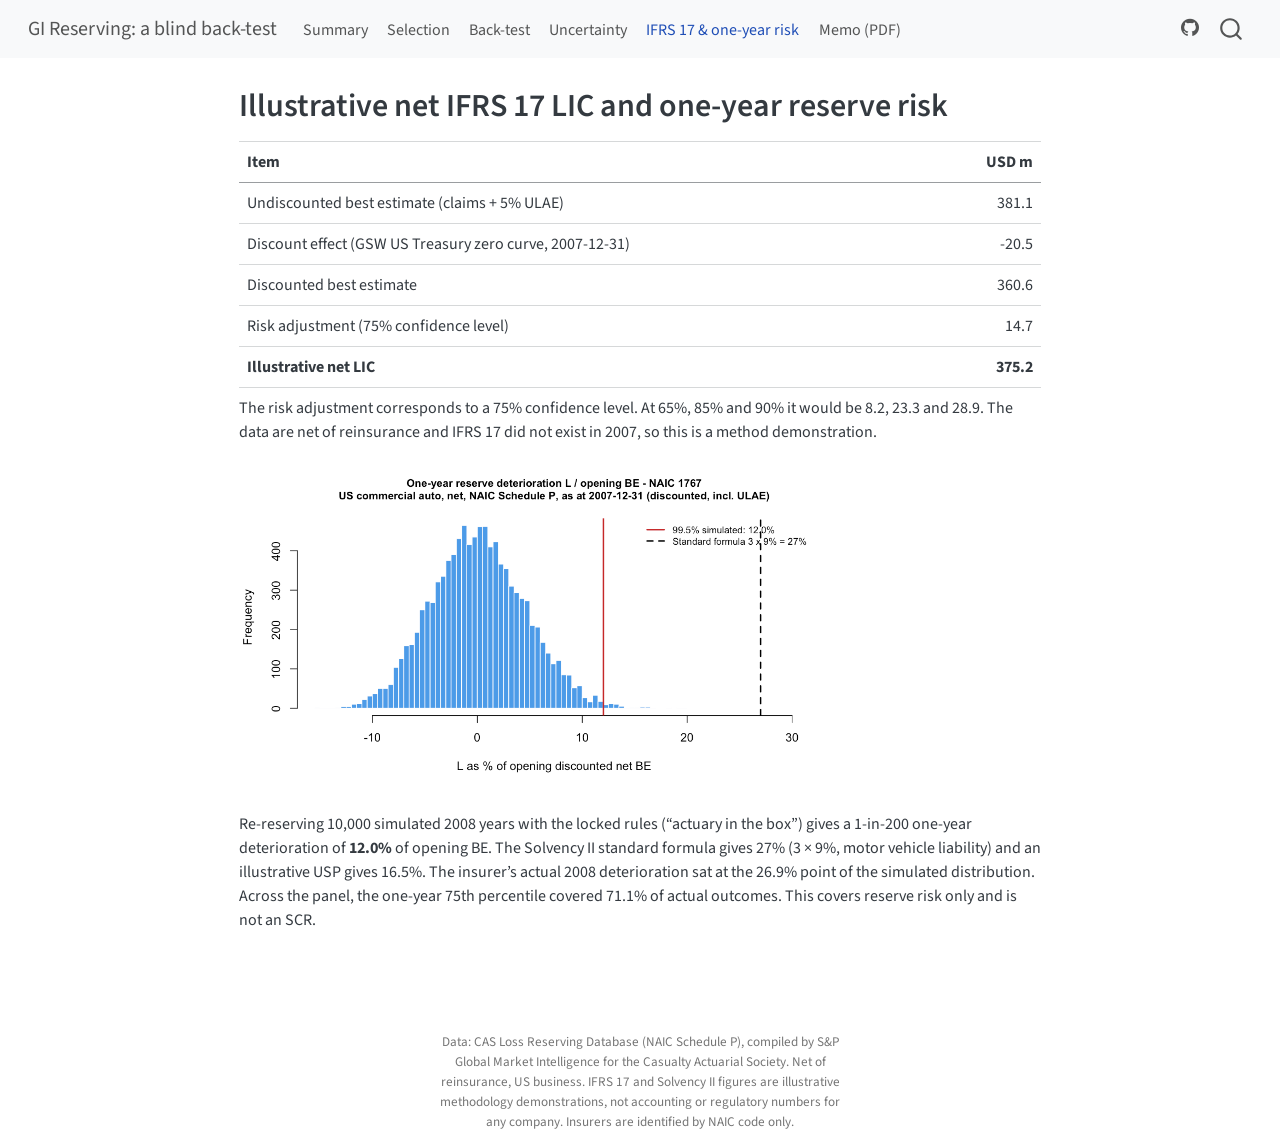
==== docs/application.html @ c5c4262f "M9: Outputs Memo (3 pages), README and Quarto site (docs/) generated from outputs/cv_numbers.json; M" ====
<!DOCTYPE html>
<html xmlns="http://www.w3.org/1999/xhtml" lang="en" xml:lang="en"><head>

<meta charset="utf-8">
<meta name="generator" content="quarto-1.10.18">

<meta name="viewport" content="width=device-width, initial-scale=1.0, user-scalable=yes">


<title>Illustrative net IFRS 17 LIC and one-year reserve risk – GI Reserving: a blind back-test</title>
<style>
/* Default styles provided by pandoc.
** See https://pandoc.org/MANUAL.html#variables-for-html for config info.
*/
span.smallcaps{font-variant: small-caps;}
div.columns{display: flex; gap: 1.5em;}
div.column{flex: auto;}
@media screen {
div.columns{gap: min(4vw, 1.5em);}
div.column{overflow-x: auto;}
}
div.hanging-indent{margin-left: 1.5em; text-indent: -1.5em;}
ul.task-list{list-style: none;}
ul.task-list li input[type="checkbox"] {
  width: 0.8em;
  margin: 0 0.8em 0.2em -1em; /* quarto-specific, see https://github.com/quarto-dev/quarto-cli/issues/4556 */ 
  vertical-align: middle;
}
</style>


<script src="site_libs/quarto-nav/quarto-nav.js"></script>
<script src="site_libs/quarto-nav/headroom.min.js"></script>
<script src="site_libs/clipboard/clipboard.min.js"></script>
<script src="site_libs/quarto-search/autocomplete.umd.js"></script>
<script src="site_libs/quarto-search/fuse.min.js"></script>
<script src="site_libs/quarto-search/quarto-search.js"></script>
<meta name="quarto:offset" content="./">
<script src="site_libs/quarto-html/quarto.js" type="module"></script>
<script src="site_libs/quarto-html/tabsets/tabsets.js" type="module"></script>
<script src="site_libs/quarto-html/popper.min.js"></script>
<script src="site_libs/quarto-html/tippy.umd.min.js"></script>
<script src="site_libs/quarto-html/anchor.min.js"></script>
<link href="site_libs/quarto-html/tippy.css" rel="stylesheet">
<link href="site_libs/quarto-html/quarto-syntax-highlighting-64a204ab8560d761af7679ceaba22944.css" rel="stylesheet" id="quarto-text-highlighting-styles">
<script src="site_libs/bootstrap/bootstrap.min.js"></script>
<link href="site_libs/bootstrap/bootstrap-icons.css" rel="stylesheet">
<link href="site_libs/bootstrap/bootstrap-e6900c3bd54be39f9305c74bfec71a87.min.css" rel="stylesheet" append-hash="true" id="quarto-bootstrap" data-mode="light">
<script id="quarto-search-options" type="application/json">{
  "location": "navbar",
  "copy-button": false,
  "collapse-after": 3,
  "panel-placement": "end",
  "type": "overlay",
  "limit": 50,
  "keyboard-shortcut": [
    "f",
    "/",
    "s"
  ],
  "show-item-context": false,
  "language": {
    "search-no-results-text": "No results",
    "search-matching-documents-text": "matching documents",
    "search-copy-link-title": "Copy link to search",
    "search-hide-matches-text": "Hide additional matches",
    "search-more-match-text": "more match in this document",
    "search-more-matches-text": "more matches in this document",
    "search-clear-button-title": "Clear",
    "search-text-placeholder": "",
    "search-detached-cancel-button-title": "Cancel",
    "search-submit-button-title": "Submit",
    "search-label": "Search"
  }
}</script>


</head>

<body class="nav-fixed fullcontent quarto-light">

<div id="quarto-search-results"></div>
  <header id="quarto-header" class="headroom fixed-top">
    <nav class="navbar navbar-expand-lg " data-bs-theme="dark">
      <div class="navbar-container container-fluid">
      <div class="navbar-brand-container mx-auto">
    <a class="navbar-brand" href="./index.html">
    <span class="navbar-title">GI Reserving: a blind back-test</span>
    </a>
  </div>
            <div id="quarto-search" class="" title="Search"></div>
          <button class="navbar-toggler" type="button" data-bs-toggle="collapse" data-bs-target="#navbarCollapse" aria-controls="navbarCollapse" role="menu" aria-expanded="false" aria-label="Toggle navigation" onclick="if (window.quartoToggleHeadroom) { window.quartoToggleHeadroom(); }">
  <span class="navbar-toggler-icon"></span>
</button>
          <div class="collapse navbar-collapse" id="navbarCollapse">
            <ul class="navbar-nav navbar-nav-scroll me-auto">
  <li class="nav-item">
    <a class="nav-link" href="./index.html"> 
<span class="menu-text">Summary</span></a>
  </li>  
  <li class="nav-item">
    <a class="nav-link" href="./selection.html"> 
<span class="menu-text">Selection</span></a>
  </li>  
  <li class="nav-item">
    <a class="nav-link" href="./backtest.html"> 
<span class="menu-text">Back-test</span></a>
  </li>  
  <li class="nav-item">
    <a class="nav-link" href="./uncertainty.html"> 
<span class="menu-text">Uncertainty</span></a>
  </li>  
  <li class="nav-item">
    <a class="nav-link active" href="./application.html" aria-current="page"> 
<span class="menu-text">IFRS 17 &amp; one-year risk</span></a>
  </li>  
  <li class="nav-item">
    <a class="nav-link" href="./assets/reserving_memo.pdf"> 
<span class="menu-text">Memo (PDF)</span></a>
  </li>  
</ul>
            <ul class="navbar-nav navbar-nav-scroll ms-auto">
  <li class="nav-item compact">
    <a class="nav-link" href="https://github.com/pnlync/reserving"> <i class="bi bi-github" role="img">
</i> 
<span class="menu-text"></span></a>
  </li>  
</ul>
          </div> <!-- /navcollapse -->
            <div class="quarto-navbar-tools">
</div>
      </div> <!-- /container-fluid -->
    </nav>
</header>
<!-- content -->
<div id="quarto-content" class="quarto-container page-columns page-rows-contents page-layout-article page-navbar">
<!-- sidebar -->
<!-- margin-sidebar -->
    
<!-- main -->
<main class="content" id="quarto-document-content">

<header id="title-block-header" class="quarto-title-block default">
<div class="quarto-title">
<h1 class="title">Illustrative net IFRS 17 LIC and one-year reserve risk</h1>
</div>



<div class="quarto-title-meta">

    
  
    
  </div>
  


</header>


<table class="caption-top table">
<thead>
<tr class="header">
<th>Item</th>
<th style="text-align: right;">USD m</th>
</tr>
</thead>
<tbody>
<tr class="odd">
<td>Undiscounted best estimate (claims + 5% ULAE)</td>
<td style="text-align: right;">381.1</td>
</tr>
<tr class="even">
<td>Discount effect (GSW US Treasury zero curve, 2007-12-31)</td>
<td style="text-align: right;">-20.5</td>
</tr>
<tr class="odd">
<td>Discounted best estimate</td>
<td style="text-align: right;">360.6</td>
</tr>
<tr class="even">
<td>Risk adjustment (75% confidence level)</td>
<td style="text-align: right;">14.7</td>
</tr>
<tr class="odd">
<td><strong>Illustrative net LIC</strong></td>
<td style="text-align: right;"><strong>375.2</strong></td>
</tr>
</tbody>
</table>
<p>The risk adjustment corresponds to a 75% confidence level. At 65%, 85% and 90% it would be 8.2, 23.3 and 28.9. The data are net of reinsurance and IFRS 17 did not exist in 2007, so this is a method demonstration.</p>
<div class="cell">
<div class="cell-output-display">
<div>
<figure class="figure">
<p><img src="assets/m8_one_year_distribution.png" class="img-fluid figure-img" style="width:75.0%"></p>
</figure>
</div>
</div>
</div>
<p>Re-reserving 10,000 simulated 2008 years with the locked rules (“actuary in the box”) gives a 1-in-200 one-year deterioration of <strong>12.0%</strong> of opening BE. The Solvency II standard formula gives 27% (3 × 9%, motor vehicle liability) and an illustrative USP gives 16.5%. The insurer’s actual 2008 deterioration sat at the 26.9% point of the simulated distribution. Across the panel, the one-year 75th percentile covered 71.1% of actual outcomes. This covers reserve risk only and is not an SCR.</p>



</main> <!-- /main -->
<script id="quarto-html-after-body" type="application/javascript">
  window.document.addEventListener("DOMContentLoaded", function (event) {
    const icon = "";
    const anchorJS = new window.AnchorJS();
    anchorJS.options = {
      placement: 'right',
      icon: icon
    };
    anchorJS.add('.anchored');
    const isCodeAnnotation = (el) => {
      for (const clz of el.classList) {
        if (clz.startsWith('code-annotation-')) {                     
          return true;
        }
      }
      return false;
    }
    const onCopySuccess = function(e) {
      // button target
      const button = e.trigger;
      // don't keep focus
      button.blur();
      // flash "checked"
      button.classList.add('code-copy-button-checked');
      var currentTitle = button.getAttribute("title");
      button.setAttribute("title", "Copied!");
      let tooltip;
      if (window.bootstrap) {
        button.setAttribute("data-bs-toggle", "tooltip");
        button.setAttribute("data-bs-placement", "left");
        button.setAttribute("data-bs-title", "Copied!");
        tooltip = new bootstrap.Tooltip(button, 
          { trigger: "manual", 
            customClass: "code-copy-button-tooltip",
            offset: [0, -8]});
        tooltip.show();    
      }
      setTimeout(function() {
        if (tooltip) {
          tooltip.hide();
          button.removeAttribute("data-bs-title");
          button.removeAttribute("data-bs-toggle");
          button.removeAttribute("data-bs-placement");
        }
        button.setAttribute("title", currentTitle);
        button.classList.remove('code-copy-button-checked');
      }, 1000);
      // clear code selection
      e.clearSelection();
    }
    const getTextToCopy = function(trigger) {
      const outerScaffold = trigger.parentElement.cloneNode(true);
      const codeEl = outerScaffold.querySelector('code');
      for (const childEl of codeEl.children) {
        if (isCodeAnnotation(childEl)) {
          childEl.remove();
        }
      }
      return codeEl.innerText;
    }
    const clipboard = new window.ClipboardJS('.code-copy-button:not([data-in-quarto-modal])', {
      text: getTextToCopy
    });
    clipboard.on('success', onCopySuccess);
    if (window.document.getElementById('quarto-embedded-source-code-modal')) {
      const clipboardModal = new window.ClipboardJS('.code-copy-button[data-in-quarto-modal]', {
        text: getTextToCopy,
        container: window.document.getElementById('quarto-embedded-source-code-modal')
      });
      clipboardModal.on('success', onCopySuccess);
    }
      var localhostRegex = new RegExp(/^(?:http|https):\/\/localhost\:?[0-9]*\//);
      var mailtoRegex = new RegExp(/^mailto:/);
        var filterRegex = new RegExp('/' + window.location.host + '/');
      var isInternal = (href) => {
          return filterRegex.test(href) || localhostRegex.test(href) || mailtoRegex.test(href);
      }
      // Inspect non-navigation links and adorn them if external
     var links = window.document.querySelectorAll('a[href]:not(.nav-link):not(.navbar-brand):not(.toc-action):not(.sidebar-link):not(.sidebar-item-toggle):not(.pagination-link):not(.no-external):not([aria-hidden]):not(.dropdown-item):not(.quarto-navigation-tool):not(.about-link)');
      for (var i=0; i<links.length; i++) {
        const link = links[i];
        if (!isInternal(link.href)) {
          // undo the damage that might have been done by quarto-nav.js in the case of
          // links that we want to consider external
          if (link.dataset.originalHref !== undefined) {
            link.href = link.dataset.originalHref;
          }
        }
      }
    function tippyHover(el, contentFn, onTriggerFn, onUntriggerFn) {
      const config = {
        allowHTML: true,
        maxWidth: 500,
        delay: 100,
        arrow: false,
        appendTo: function(el) {
            return el.parentElement;
        },
        interactive: true,
        interactiveBorder: 10,
        theme: 'quarto',
        placement: 'bottom-start',
      };
      if (contentFn) {
        config.content = contentFn;
      }
      if (onTriggerFn) {
        config.onTrigger = onTriggerFn;
      }
      if (onUntriggerFn) {
        config.onUntrigger = onUntriggerFn;
      }
      window.tippy(el, config); 
    }
    const noterefs = window.document.querySelectorAll('a[role="doc-noteref"]');
    for (var i=0; i<noterefs.length; i++) {
      const ref = noterefs[i];
      tippyHover(ref, function() {
        // use id or data attribute instead here
        let href = ref.getAttribute('data-footnote-href') || ref.getAttribute('href');
        try { href = new URL(href).hash; } catch {}
        const id = href.replace(/^#\/?/, "");
        const note = window.document.getElementById(id);
        if (note) {
          return note.innerHTML;
        } else {
          return "";
        }
      });
    }
    const xrefs = window.document.querySelectorAll('a.quarto-xref');
    const processXRef = (id, note) => {
      // Strip column container classes
      const stripColumnClz = (el) => {
        el.classList.remove("page-full", "page-columns");
        if (el.children) {
          for (const child of el.children) {
            stripColumnClz(child);
          }
        }
      }
      stripColumnClz(note)
      if (id === null || id.startsWith('sec-')) {
        // Special case sections, only their first couple elements
        const container = document.createElement("div");
        if (note.children && note.children.length > 2) {
          container.appendChild(note.children[0].cloneNode(true));
          for (let i = 1; i < note.children.length; i++) {
            const child = note.children[i];
            if (child.tagName === "P" && child.innerText === "") {
              continue;
            } else {
              container.appendChild(child.cloneNode(true));
              break;
            }
          }
          if (window.Quarto?.typesetMath) {
            window.Quarto.typesetMath(container);
          }
          return container.innerHTML
        } else {
          if (window.Quarto?.typesetMath) {
            window.Quarto.typesetMath(note);
          }
          return note.innerHTML;
        }
      } else {
        // Remove any anchor links if they are present
        const anchorLink = note.querySelector('a.anchorjs-link');
        if (anchorLink) {
          anchorLink.remove();
        }
        if (window.Quarto?.typesetMath) {
          window.Quarto.typesetMath(note);
        }
        if (note.classList.contains("callout")) {
          return note.outerHTML;
        } else {
          return note.innerHTML;
        }
      }
    }
    for (var i=0; i<xrefs.length; i++) {
      const xref = xrefs[i];
      tippyHover(xref, undefined, function(instance) {
        instance.disable();
        let url = xref.getAttribute('href');
        let hash = undefined; 
        if (url.startsWith('#')) {
          hash = url;
        } else {
          try { hash = new URL(url).hash; } catch {}
        }
        if (hash) {
          const id = hash.replace(/^#\/?/, "");
          const note = window.document.getElementById(id);
          if (note !== null) {
            try {
              const html = processXRef(id, note.cloneNode(true));
              instance.setContent(html);
            } finally {
              instance.enable();
              instance.show();
            }
          } else {
            // See if we can fetch this
            fetch(url.split('#')[0])
            .then(res => res.text())
            .then(html => {
              const parser = new DOMParser();
              const htmlDoc = parser.parseFromString(html, "text/html");
              const note = htmlDoc.getElementById(id);
              if (note !== null) {
                const html = processXRef(id, note);
                instance.setContent(html);
              } 
            }).finally(() => {
              instance.enable();
              instance.show();
            });
          }
        } else {
          // See if we can fetch a full url (with no hash to target)
          // This is a special case and we should probably do some content thinning / targeting
          fetch(url)
          .then(res => res.text())
          .then(html => {
            const parser = new DOMParser();
            const htmlDoc = parser.parseFromString(html, "text/html");
            const note = htmlDoc.querySelector('main.content');
            if (note !== null) {
              // This should only happen for chapter cross references
              // (since there is no id in the URL)
              // remove the first header
              if (note.children.length > 0 && note.children[0].tagName === "HEADER") {
                note.children[0].remove();
              }
              const html = processXRef(null, note);
              instance.setContent(html);
            } 
          }).finally(() => {
            instance.enable();
            instance.show();
          });
        }
      }, function(instance) {
      });
    }
        let selectedAnnoteEl;
        const selectorForAnnotation = ( cell, annotation) => {
          let cellAttr = 'data-code-cell="' + cell + '"';
          let lineAttr = 'data-code-annotation="' +  annotation + '"';
          const selector = 'span[' + cellAttr + '][' + lineAttr + ']';
          return selector;
        }
        const selectCodeLines = (annoteEl) => {
          const doc = window.document;
          const targetCell = annoteEl.getAttribute("data-target-cell");
          const targetAnnotation = annoteEl.getAttribute("data-target-annotation");
          const annoteSpan = window.document.querySelector(selectorForAnnotation(targetCell, targetAnnotation));
          const lines = annoteSpan.getAttribute("data-code-lines").split(",");
          const lineIds = lines.map((line) => {
            return targetCell + "-" + line;
          })
          let top = null;
          let height = null;
          let parent = null;
          if (lineIds.length > 0) {
              //compute the position of the single el (top and bottom and make a div)
              const el = window.document.getElementById(lineIds[0]);
              top = el.offsetTop;
              height = el.offsetHeight;
              parent = el.parentElement.parentElement;
            if (lineIds.length > 1) {
              const lastEl = window.document.getElementById(lineIds[lineIds.length - 1]);
              const bottom = lastEl.offsetTop + lastEl.offsetHeight;
              height = bottom - top;
            }
            if (top !== null && height !== null && parent !== null) {
              // cook up a div (if necessary) and position it 
              let div = window.document.getElementById("code-annotation-line-highlight");
              if (div === null) {
                div = window.document.createElement("div");
                div.setAttribute("id", "code-annotation-line-highlight");
                div.style.position = 'absolute';
                parent.appendChild(div);
              }
              div.style.top = top - 2 + "px";
              div.style.height = height + 4 + "px";
              div.style.left = 0;
              let gutterDiv = window.document.getElementById("code-annotation-line-highlight-gutter");
              if (gutterDiv === null) {
                gutterDiv = window.document.createElement("div");
                gutterDiv.setAttribute("id", "code-annotation-line-highlight-gutter");
                gutterDiv.style.position = 'absolute';
                const codeCell = window.document.getElementById(targetCell);
                const gutter = codeCell.querySelector('.code-annotation-gutter');
                gutter.appendChild(gutterDiv);
              }
              gutterDiv.style.top = top - 2 + "px";
              gutterDiv.style.height = height + 4 + "px";
            }
            selectedAnnoteEl = annoteEl;
          }
        };
        const unselectCodeLines = () => {
          const elementsIds = ["code-annotation-line-highlight", "code-annotation-line-highlight-gutter"];
          elementsIds.forEach((elId) => {
            const div = window.document.getElementById(elId);
            if (div) {
              div.remove();
            }
          });
          selectedAnnoteEl = undefined;
        };
          // Handle positioning of the toggle
      window.addEventListener(
        "resize",
        throttle(() => {
          elRect = undefined;
          if (selectedAnnoteEl) {
            selectCodeLines(selectedAnnoteEl);
          }
        }, 10)
      );
      function throttle(fn, ms) {
      let throttle = false;
      let timer;
        return (...args) => {
          if(!throttle) { // first call gets through
              fn.apply(this, args);
              throttle = true;
          } else { // all the others get throttled
              if(timer) clearTimeout(timer); // cancel #2
              timer = setTimeout(() => {
                fn.apply(this, args);
                timer = throttle = false;
              }, ms);
          }
        };
      }
        // Attach click handler to the DT
        const annoteDls = window.document.querySelectorAll('dt[data-target-cell]');
        for (const annoteDlNode of annoteDls) {
          annoteDlNode.addEventListener('click', (event) => {
            const clickedEl = event.target;
            if (clickedEl !== selectedAnnoteEl) {
              unselectCodeLines();
              const activeEl = window.document.querySelector('dt[data-target-cell].code-annotation-active');
              if (activeEl) {
                activeEl.classList.remove('code-annotation-active');
              }
              selectCodeLines(clickedEl);
              clickedEl.classList.add('code-annotation-active');
            } else {
              // Unselect the line
              unselectCodeLines();
              clickedEl.classList.remove('code-annotation-active');
            }
          });
        }
    const findCites = (el) => {
      const parentEl = el.parentElement;
      if (parentEl) {
        const cites = parentEl.dataset.cites;
        if (cites) {
          return {
            el,
            cites: cites.split(' ')
          };
        } else {
          return findCites(el.parentElement)
        }
      } else {
        return undefined;
      }
    };
    var bibliorefs = window.document.querySelectorAll('a[role="doc-biblioref"]');
    for (var i=0; i<bibliorefs.length; i++) {
      const ref = bibliorefs[i];
      const citeInfo = findCites(ref);
      if (citeInfo) {
        tippyHover(citeInfo.el, function() {
          var popup = window.document.createElement('div');
          citeInfo.cites.forEach(function(cite) {
            var citeDiv = window.document.createElement('div');
            citeDiv.classList.add('hanging-indent');
            citeDiv.classList.add('csl-entry');
            var biblioDiv = window.document.getElementById('ref-' + cite);
            if (biblioDiv) {
              citeDiv.innerHTML = biblioDiv.innerHTML;
            }
            popup.appendChild(citeDiv);
          });
          return popup.innerHTML;
        });
      }
    }
  });
  </script>
</div> <!-- /content -->
<footer class="footer">
  <div class="nav-footer">
    <div class="nav-footer-left">
      &nbsp;
    </div>   
    <div class="nav-footer-center">
<p>Data: CAS Loss Reserving Database (NAIC Schedule P), compiled by S&amp;P Global Market Intelligence for the Casualty Actuarial Society. Net of reinsurance, US business. IFRS 17 and Solvency II figures are illustrative methodology demonstrations, not accounting or regulatory numbers for any company. Insurers are identified by NAIC code only.</p>
</div>
    <div class="nav-footer-right">
      &nbsp;
    </div>
  </div>
</footer>




</body></html>
---- docs/site_libs/quarto-html/tippy.css ----
.tippy-box[data-animation=fade][data-state=hidden]{opacity:0}[data-tippy-root]{max-width:calc(100vw - 10px)}.tippy-box{position:relative;background-color:#333;color:#fff;border-radius:4px;font-size:14px;line-height:1.4;white-space:normal;outline:0;transition-property:transform,visibility,opacity}.tippy-box[data-placement^=top]>.tippy-arrow{bottom:0}.tippy-box[data-placement^=top]>.tippy-arrow:before{bottom:-7px;left:0;border-width:8px 8px 0;border-top-color:initial;transform-origin:center top}.tippy-box[data-placement^=bottom]>.tippy-arrow{top:0}.tippy-box[data-placement^=bottom]>.tippy-arrow:before{top:-7px;left:0;border-width:0 8px 8px;border-bottom-color:initial;transform-origin:center bottom}.tippy-box[data-placement^=left]>.tippy-arrow{right:0}.tippy-box[data-placement^=left]>.tippy-arrow:before{border-width:8px 0 8px 8px;border-left-color:initial;right:-7px;transform-origin:center left}.tippy-box[data-placement^=right]>.tippy-arrow{left:0}.tippy-box[data-placement^=right]>.tippy-arrow:before{left:-7px;border-width:8px 8px 8px 0;border-right-color:initial;transform-origin:center right}.tippy-box[data-inertia][data-state=visible]{transition-timing-function:cubic-bezier(.54,1.5,.38,1.11)}.tippy-arrow{width:16px;height:16px;color:#333}.tippy-arrow:before{content:"";position:absolute;border-color:transparent;border-style:solid}.tippy-content{position:relative;padding:5px 9px;z-index:1}
---- docs/site_libs/quarto-html/quarto-syntax-highlighting-64a204ab8560d761af7679ceaba22944.css ----
/* quarto syntax highlight colors */
:root {
  --quarto-hl-ot-color: #003B4F;
  --quarto-hl-at-color: #657422;
  --quarto-hl-ss-color: #20794D;
  --quarto-hl-an-color: #5E5E5E;
  --quarto-hl-fu-color: #4758AB;
  --quarto-hl-st-color: #20794D;
  --quarto-hl-cf-color: #003B4F;
  --quarto-hl-op-color: #5E5E5E;
  --quarto-hl-er-color: #AD0000;
  --quarto-hl-bn-color: #AD0000;
  --quarto-hl-al-color: #AD0000;
  --quarto-hl-va-color: #111111;
  --quarto-hl-bu-color: inherit;
  --quarto-hl-ex-color: inherit;
  --quarto-hl-pp-color: #AD0000;
  --quarto-hl-in-color: #5E5E5E;
  --quarto-hl-vs-color: #20794D;
  --quarto-hl-wa-color: #5E5E5E;
  --quarto-hl-do-color: #5E5E5E;
  --quarto-hl-im-color: #00769E;
  --quarto-hl-ch-color: #20794D;
  --quarto-hl-dt-color: #AD0000;
  --quarto-hl-fl-color: #AD0000;
  --quarto-hl-co-color: #5E5E5E;
  --quarto-hl-cv-color: #5E5E5E;
  --quarto-hl-cn-color: #8f5902;
  --quarto-hl-sc-color: #5E5E5E;
  --quarto-hl-dv-color: #AD0000;
  --quarto-hl-kw-color: #003B4F;
}

/* other quarto variables */
:root {
  --quarto-font-monospace: SFMono-Regular, Menlo, Monaco, Consolas, "Liberation Mono", "Courier New", monospace;
}

/* syntax highlight based on Pandoc's rules */
pre > code.sourceCode > span {
  color: #003B4F;
}

code.sourceCode > span {
  color: #003B4F;
}

div.sourceCode,
div.sourceCode pre.sourceCode {
  color: #003B4F;
}

/* Normal */
code span {
  color: #003B4F;
}

/* Alert */
code span.al {
  color: #AD0000;
  font-style: inherit;
}

/* Annotation */
code span.an {
  color: #5E5E5E;
  font-style: inherit;
}

/* Attribute */
code span.at {
  color: #657422;
  font-style: inherit;
}

/* BaseN */
code span.bn {
  color: #AD0000;
  font-style: inherit;
}

/* BuiltIn */
code span.bu {
  font-style: inherit;
}

/* ControlFlow */
code span.cf {
  color: #003B4F;
  font-weight: bold;
  font-style: inherit;
}

/* Char */
code span.ch {
  color: #20794D;
  font-style: inherit;
}

/* Constant */
code span.cn {
  color: #8f5902;
  font-style: inherit;
}

/* Comment */
code span.co {
  color: #5E5E5E;
  font-style: inherit;
}

/* CommentVar */
code span.cv {
  color: #5E5E5E;
  font-style: italic;
}

/* Documentation */
code span.do {
  color: #5E5E5E;
  font-style: italic;
}

/* DataType */
code span.dt {
  color: #AD0000;
  font-style: inherit;
}

/* DecVal */
code span.dv {
  color: #AD0000;
  font-style: inherit;
}

/* Error */
code span.er {
  color: #AD0000;
  font-style: inherit;
}

/* Extension */
code span.ex {
  font-style: inherit;
}

/* Float */
code span.fl {
  color: #AD0000;
  font-style: inherit;
}

/* Function */
code span.fu {
  color: #4758AB;
  font-style: inherit;
}

/* Import */
code span.im {
  color: #00769E;
  font-style: inherit;
}

/* Information */
code span.in {
  color: #5E5E5E;
  font-style: inherit;
}

/* Keyword */
code span.kw {
  color: #003B4F;
  font-weight: bold;
  font-style: inherit;
}

/* Operator */
code span.op {
  color: #5E5E5E;
  font-style: inherit;
}

/* Other */
code span.ot {
  color: #003B4F;
  font-style: inherit;
}

/* Preprocessor */
code span.pp {
  color: #AD0000;
  font-style: inherit;
}

/* SpecialChar */
code span.sc {
  color: #5E5E5E;
  font-style: inherit;
}

/* SpecialString */
code span.ss {
  color: #20794D;
  font-style: inherit;
}

/* String */
code span.st {
  color: #20794D;
  font-style: inherit;
}

/* Variable */
code span.va {
  color: #111111;
  font-style: inherit;
}

/* VerbatimString */
code span.vs {
  color: #20794D;
  font-style: inherit;
}

/* Warning */
code span.wa {
  color: #5E5E5E;
  font-style: italic;
}

.prevent-inlining {
  content: "</";
}

/*# sourceMappingURL=9d8d5bb603a83b8298b89080a598c93b.css.map */
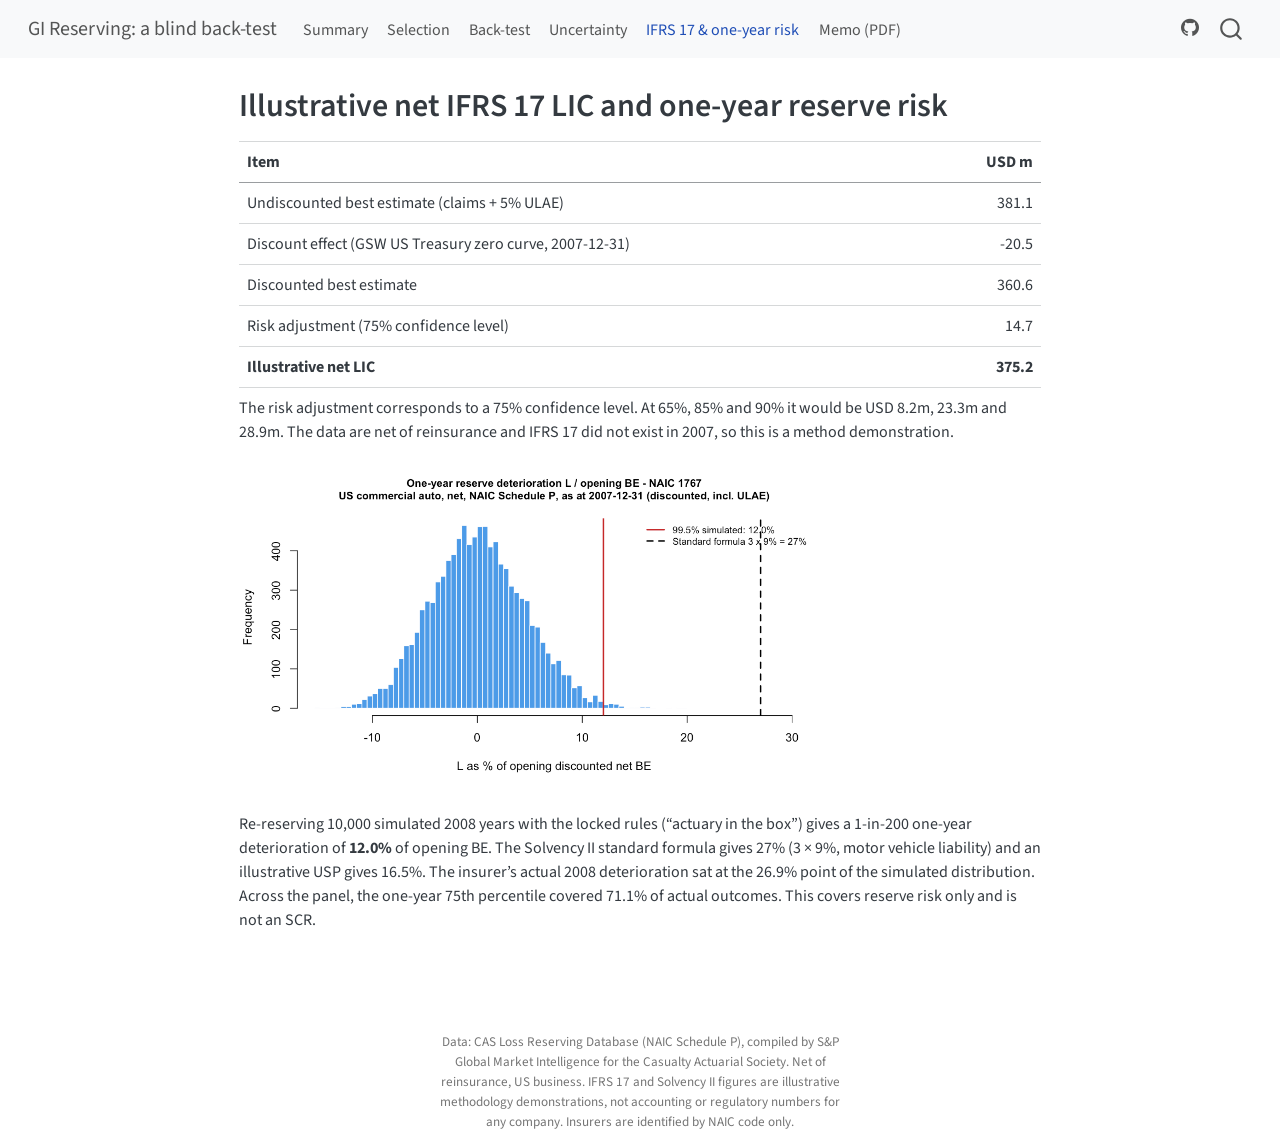
==== commit d3d35b6f: "Site and memo wording fixes after full review Co-Authored-By: Claude Opus 5.5 <noreply@anthropic.com" ====
--- a/docs/application.html
+++ b/docs/application.html
@@ -189,7 +189,7 @@
 </tr>
 </tbody>
 </table>
-<p>The risk adjustment corresponds to a 75% confidence level. At 65%, 85% and 90% it would be 8.2, 23.3 and 28.9. The data are net of reinsurance and IFRS 17 did not exist in 2007, so this is a method demonstration.</p>
+<p>The risk adjustment corresponds to a 75% confidence level. At 65%, 85% and 90% it would be USD 8.2m, 23.3m and 28.9m. The data are net of reinsurance and IFRS 17 did not exist in 2007, so this is a method demonstration.</p>
 <div class="cell">
 <div class="cell-output-display">
 <div>
